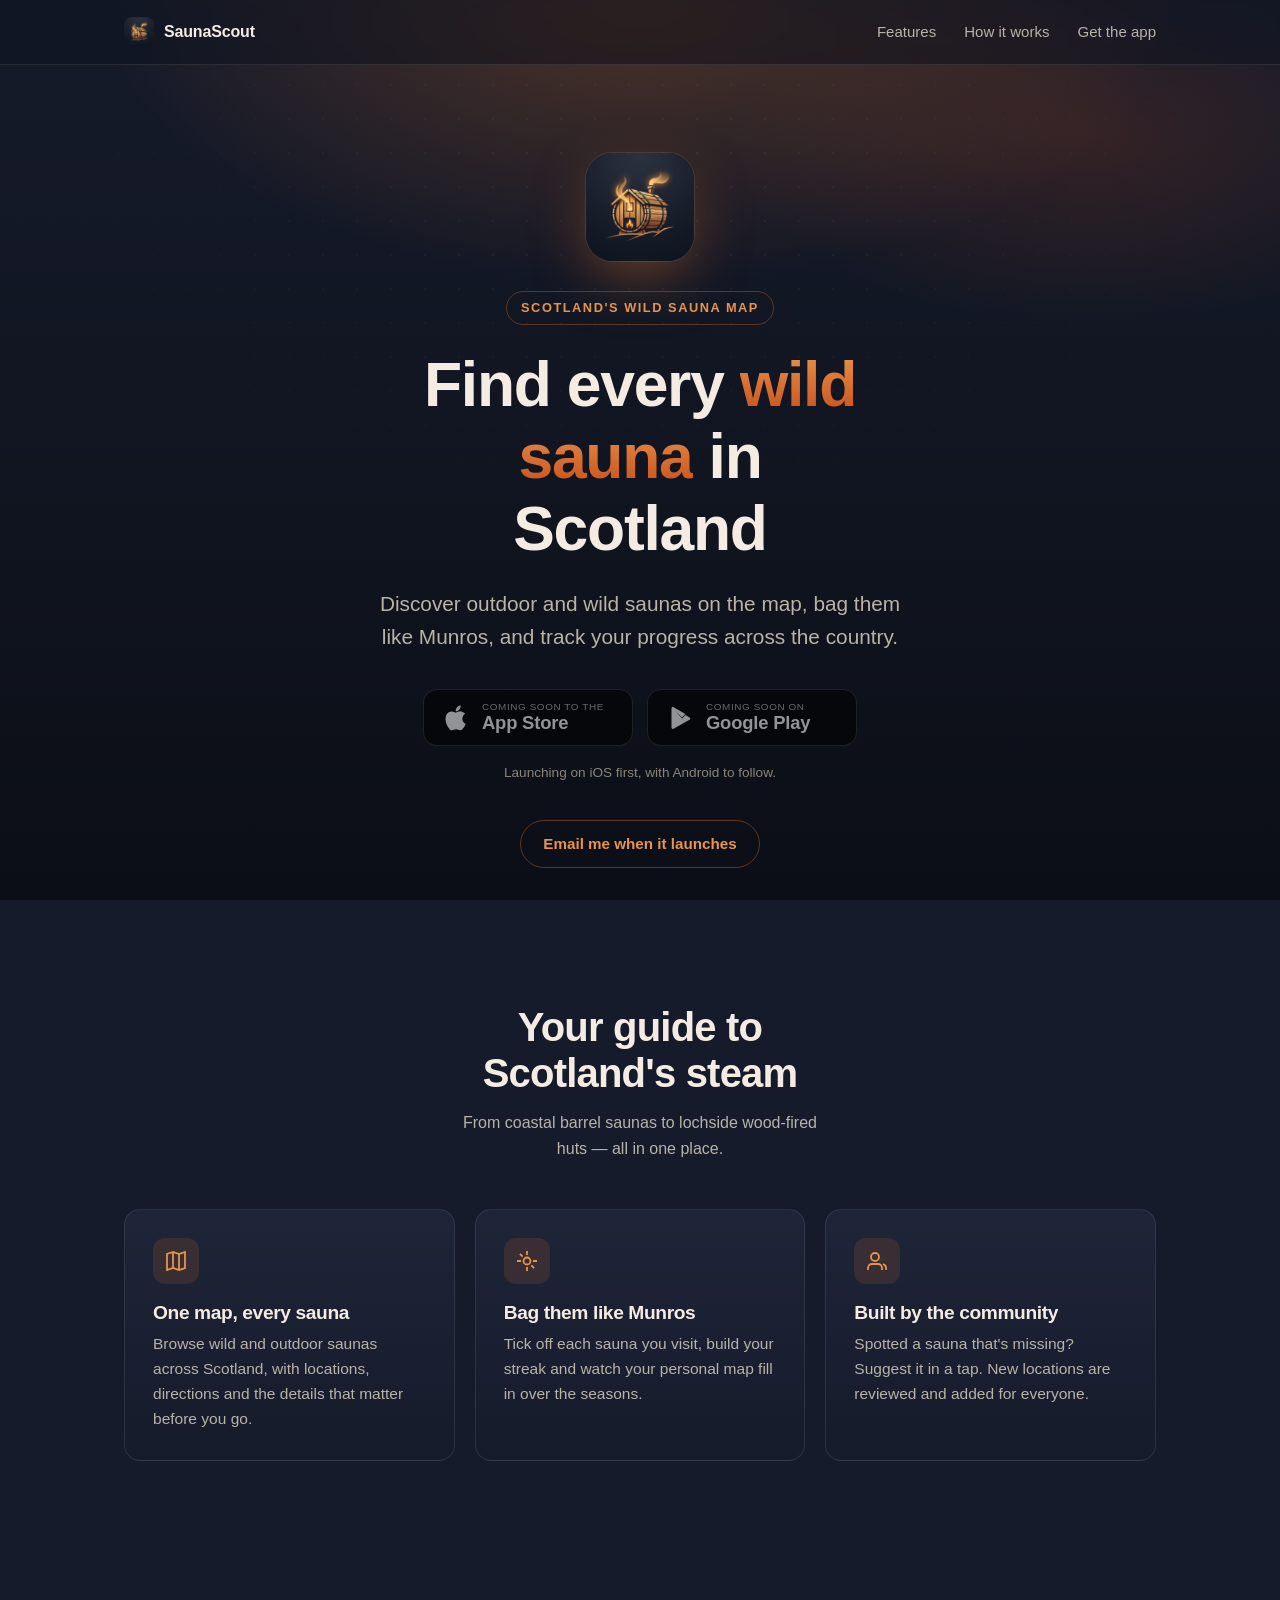
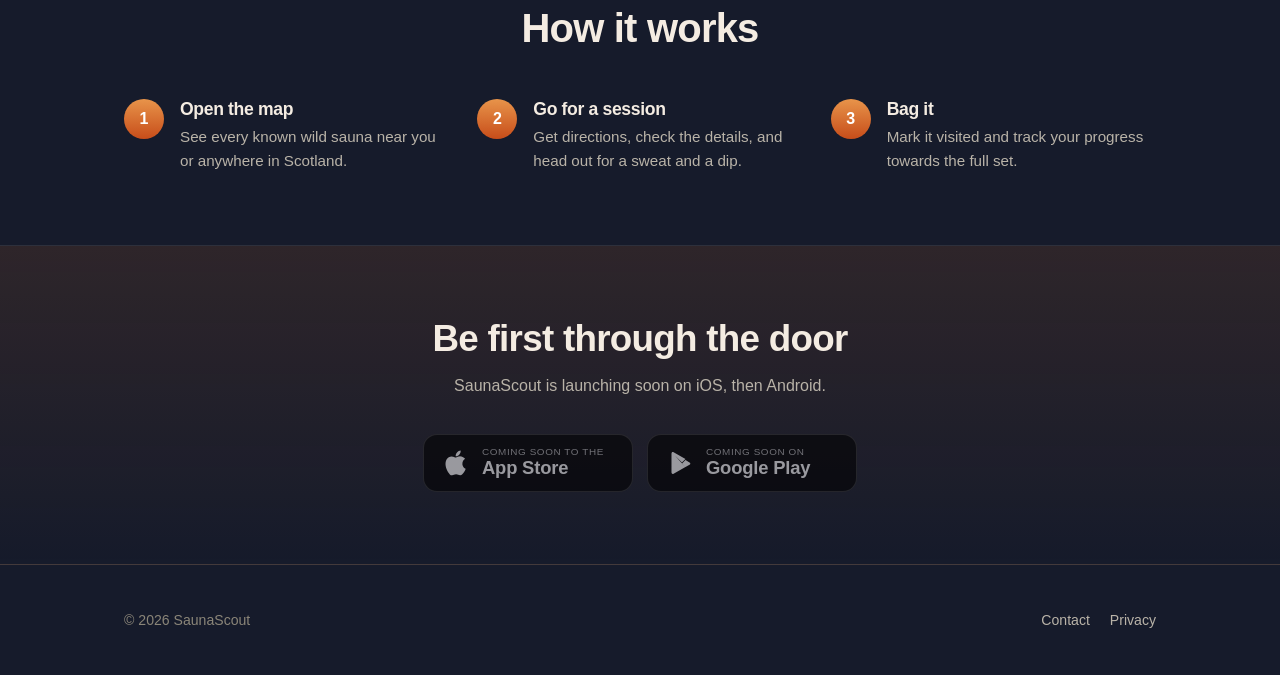
==== index.html @ bab2e3fc "Add SaunaScout landing page Static one-page "coming soon" site for saunascout.co.uk with App Store a" ====
<!doctype html>
<html lang="en">
<head>
<meta charset="utf-8" />
<meta name="viewport" content="width=device-width, initial-scale=1" />
<title>SaunaScout — Find Scotland's wild saunas</title>
<meta name="description" content="SaunaScout maps every wild and outdoor sauna across Scotland. Discover them on the map, bag them like Munros, and track your progress. Coming soon to iOS and Android." />
<link rel="canonical" href="https://saunascout.co.uk/" />
<meta name="theme-color" content="#161b2b" />

<!-- Open Graph / social -->
<meta property="og:type" content="website" />
<meta property="og:site_name" content="SaunaScout" />
<meta property="og:title" content="SaunaScout — Find Scotland's wild saunas" />
<meta property="og:description" content="Every wild and outdoor sauna in Scotland, on one map. Bag them like Munros and track your progress." />
<meta property="og:url" content="https://saunascout.co.uk/" />
<meta property="og:image" content="https://saunascout.co.uk/assets/icon-og.jpg" />
<meta name="twitter:card" content="summary_large_image" />
<meta name="twitter:title" content="SaunaScout — Find Scotland's wild saunas" />
<meta name="twitter:description" content="Every wild and outdoor sauna in Scotland, on one map. Bag them like Munros." />
<meta name="twitter:image" content="https://saunascout.co.uk/assets/icon-og.jpg" />

<link rel="icon" href="/assets/favicon-32.png" sizes="32x32" type="image/png" />
<link rel="apple-touch-icon" href="/assets/icon-180.png" />

<style>
  :root {
    --navy-900: #10141f;
    --navy-800: #161b2b;
    --navy-700: #1e2538;
    --navy-600: #2a3350;
    --amber: #e8944a;
    --amber-strong: #e07326;
    --ember: #c74d1a;
    --green: #33bf66;
    --cream: #fff2e0;
    --ink: #f4ece2;
    --ink-dim: #b9b3a8;
    --ink-faint: #8a8578;
    --border: rgba(255, 235, 210, 0.10);
    --radius: 16px;
    --maxw: 1080px;
    --font: -apple-system, BlinkMacSystemFont, "Segoe UI", Roboto, Helvetica, Arial, sans-serif;
  }

  * { box-sizing: border-box; }
  html { scroll-behavior: smooth; -webkit-text-size-adjust: 100%; }
  body {
    margin: 0;
    font-family: var(--font);
    color: var(--ink);
    background: var(--navy-800);
    line-height: 1.6;
    -webkit-font-smoothing: antialiased;
    text-rendering: optimizeLegibility;
    overflow-x: hidden;
  }
  a { color: var(--amber); text-decoration: none; }
  a:hover { text-decoration: underline; }
  img { max-width: 100%; display: block; }
  h1, h2, h3 { line-height: 1.15; margin: 0; letter-spacing: -0.02em; }

  .wrap { max-width: var(--maxw); margin: 0 auto; padding: 0 24px; }

  /* ---------- Background glow ---------- */
  .bg {
    position: fixed;
    inset: 0;
    z-index: -1;
    background:
      radial-gradient(60% 45% at 50% 0%, rgba(224, 115, 38, 0.28), transparent 70%),
      radial-gradient(40% 30% at 85% 15%, rgba(199, 77, 26, 0.18), transparent 70%),
      linear-gradient(180deg, var(--navy-800) 0%, var(--navy-900) 60%, #0b0e16 100%);
  }
  .bg::after {
    content: "";
    position: absolute;
    inset: 0;
    background-image: radial-gradient(rgba(255, 240, 220, 0.05) 1px, transparent 1.4px);
    background-size: 34px 34px;
    mask-image: radial-gradient(70% 60% at 50% 20%, #000 0%, transparent 80%);
  }

  /* ---------- Header ---------- */
  header {
    position: sticky;
    top: 0;
    z-index: 20;
    backdrop-filter: saturate(140%) blur(10px);
    background: rgba(16, 20, 31, 0.6);
    border-bottom: 1px solid var(--border);
  }
  .nav {
    display: flex;
    align-items: center;
    justify-content: space-between;
    height: 64px;
  }
  .brand {
    display: flex;
    align-items: center;
    gap: 10px;
    font-weight: 700;
    letter-spacing: -0.01em;
    color: var(--ink);
  }
  .brand:hover { text-decoration: none; }
  .brand img { width: 30px; height: 30px; border-radius: 8px; }
  .nav-links { display: flex; gap: 28px; align-items: center; }
  .nav-links a { color: var(--ink-dim); font-size: 0.94rem; }
  .nav-links a:hover { color: var(--ink); text-decoration: none; }
  @media (max-width: 640px) { .nav-links { display: none; } }

  /* ---------- Hero ---------- */
  .hero { text-align: center; padding: 88px 0 64px; }
  .hero .app-icon {
    width: 108px;
    height: 108px;
    border-radius: 26px;
    margin: 0 auto 30px;
    box-shadow: 0 20px 60px -12px rgba(224, 115, 38, 0.5), 0 0 0 1px var(--border);
  }
  .eyebrow {
    display: inline-block;
    font-size: 0.8rem;
    font-weight: 600;
    letter-spacing: 0.12em;
    text-transform: uppercase;
    color: var(--amber);
    padding: 6px 14px;
    border: 1px solid rgba(224, 115, 38, 0.35);
    border-radius: 999px;
    margin-bottom: 24px;
  }
  .hero h1 {
    font-size: clamp(2.3rem, 6vw, 3.9rem);
    font-weight: 800;
    max-width: 14ch;
    margin: 0 auto;
  }
  .hero h1 .accent {
    background: linear-gradient(180deg, var(--amber) 0%, var(--ember) 100%);
    -webkit-background-clip: text;
    background-clip: text;
    color: transparent;
  }
  .hero p.lede {
    font-size: clamp(1.05rem, 2.4vw, 1.3rem);
    color: var(--ink-dim);
    max-width: 46ch;
    margin: 22px auto 0;
  }

  /* ---------- Store badges ---------- */
  .stores {
    display: flex;
    gap: 14px;
    justify-content: center;
    flex-wrap: wrap;
    margin-top: 36px;
  }
  .badge {
    display: inline-flex;
    align-items: center;
    gap: 12px;
    padding: 12px 20px;
    min-width: 210px;
    border-radius: 14px;
    background: #000;
    color: #fff;
    border: 1px solid rgba(255, 255, 255, 0.18);
    cursor: not-allowed;
    position: relative;
    transition: transform 0.15s ease, opacity 0.15s ease;
  }
  .badge[href] { cursor: pointer; }
  .badge[href]:hover { transform: translateY(-2px); text-decoration: none; }
  .badge:not([href]) { opacity: 0.55; }
  .badge svg { width: 26px; height: 26px; flex: none; fill: #fff; }
  .badge .b-text { text-align: left; line-height: 1.1; }
  .badge .b-small { display: block; font-size: 0.62rem; letter-spacing: 0.06em; text-transform: uppercase; color: rgba(255,255,255,0.7); }
  .badge .b-big { display: block; font-size: 1.15rem; font-weight: 600; letter-spacing: -0.01em; }
  .stores-note {
    margin-top: 16px;
    font-size: 0.85rem;
    color: var(--ink-faint);
  }
  .notify {
    display: inline-flex;
    align-items: center;
    gap: 8px;
    margin-top: 22px;
    padding: 11px 22px;
    border-radius: 999px;
    border: 1px solid rgba(224, 115, 38, 0.4);
    color: var(--amber);
    font-weight: 600;
    font-size: 0.95rem;
  }
  .notify:hover { background: rgba(224, 115, 38, 0.1); text-decoration: none; }

  /* ---------- Feature strip ---------- */
  section { padding: 72px 0; }
  .section-head { text-align: center; max-width: 42ch; margin: 0 auto 48px; }
  .section-head h2 { font-size: clamp(1.7rem, 4vw, 2.5rem); font-weight: 800; }
  .section-head p { color: var(--ink-dim); margin-top: 14px; }

  .features {
    display: grid;
    grid-template-columns: repeat(3, 1fr);
    gap: 20px;
  }
  @media (max-width: 860px) { .features { grid-template-columns: 1fr; max-width: 420px; margin: 0 auto; } }
  .card {
    background: linear-gradient(180deg, var(--navy-700), var(--navy-800));
    border: 1px solid var(--border);
    border-radius: var(--radius);
    padding: 28px;
  }
  .card .ic {
    width: 46px;
    height: 46px;
    display: grid;
    place-items: center;
    border-radius: 12px;
    background: rgba(224, 115, 38, 0.14);
    margin-bottom: 18px;
  }
  .card .ic svg { width: 24px; height: 24px; stroke: var(--amber); fill: none; stroke-width: 1.8; }
  .card h3 { font-size: 1.2rem; font-weight: 700; margin-bottom: 8px; }
  .card p { color: var(--ink-dim); font-size: 0.97rem; margin: 0; }

  /* ---------- Steps ---------- */
  .steps { display: grid; grid-template-columns: repeat(3, 1fr); gap: 28px; counter-reset: step; }
  @media (max-width: 860px) { .steps { grid-template-columns: 1fr; max-width: 420px; margin: 0 auto; } }
  .step { position: relative; padding-left: 56px; }
  .step::before {
    counter-increment: step;
    content: counter(step);
    position: absolute;
    left: 0; top: 0;
    width: 40px; height: 40px;
    display: grid; place-items: center;
    border-radius: 50%;
    background: linear-gradient(180deg, var(--amber), var(--ember));
    color: #fff; font-weight: 800;
  }
  .step h3 { font-size: 1.1rem; margin-bottom: 6px; }
  .step p { color: var(--ink-dim); font-size: 0.95rem; margin: 0; }

  /* ---------- CTA band ---------- */
  .cta {
    text-align: center;
    background: linear-gradient(180deg, rgba(224,115,38,0.12), transparent);
    border-top: 1px solid var(--border);
    border-bottom: 1px solid var(--border);
  }
  .cta h2 { font-size: clamp(1.6rem, 4vw, 2.3rem); font-weight: 800; }
  .cta p { color: var(--ink-dim); margin-top: 12px; }

  /* ---------- Footer ---------- */
  footer {
    padding: 44px 0;
    color: var(--ink-faint);
    font-size: 0.88rem;
  }
  .foot {
    display: flex;
    justify-content: space-between;
    align-items: center;
    flex-wrap: wrap;
    gap: 16px;
  }
  .foot a { color: var(--ink-dim); }
  .foot .foot-links { display: flex; gap: 20px; flex-wrap: wrap; }

  @media (prefers-reduced-motion: reduce) {
    html { scroll-behavior: auto; }
    * { transition: none !important; }
  }
</style>
</head>
<body>
<div class="bg" aria-hidden="true"></div>

<header>
  <div class="wrap nav">
    <a class="brand" href="/">
      <img src="/assets/icon-256.png" alt="" />
      <span>SaunaScout</span>
    </a>
    <nav class="nav-links">
      <a href="#features">Features</a>
      <a href="#how">How it works</a>
      <a href="#get">Get the app</a>
    </nav>
  </div>
</header>

<main>
  <section class="hero">
    <div class="wrap">
      <img class="app-icon" src="/assets/icon-256.png" alt="SaunaScout app icon" width="256" height="256" />
      <span class="eyebrow">Scotland's wild sauna map</span>
      <h1>Find every <span class="accent">wild sauna</span> in Scotland</h1>
      <p class="lede">
        Discover outdoor and wild saunas on the map, bag them like Munros, and
        track your progress across the country.
      </p>

      <div class="stores" id="get">
        <!--
          STORE LINKS — not live yet.
          When the listings are ready, set APP_STORE_URL / PLAY_STORE_URL in the
          <script> at the bottom of this file. That single change activates every
          badge on the page (turns them into real links and updates the label).
        -->
        <a class="badge" data-store="ios" aria-label="SaunaScout on the App Store">
          <svg viewBox="0 0 24 24" aria-hidden="true"><path d="M17.05 12.53c-.03-2.9 2.37-4.29 2.48-4.36-1.35-1.98-3.46-2.25-4.2-2.28-1.79-.18-3.5 1.05-4.4 1.05-.92 0-2.31-1.03-3.8-1-1.95.03-3.76 1.14-4.76 2.9-2.04 3.53-.52 8.75 1.45 11.61.96 1.4 2.11 2.98 3.6 2.92 1.45-.06 2-.94 3.74-.94 1.74 0 2.24.94 3.77.91 1.56-.03 2.55-1.42 3.5-2.83 1.11-1.62 1.57-3.19 1.59-3.27-.04-.02-3.05-1.17-3.08-4.63zM14.2 4.15c.8-.97 1.34-2.32 1.19-3.66-1.15.05-2.55.77-3.38 1.73-.74.86-1.39 2.24-1.22 3.55 1.29.1 2.6-.65 3.41-1.62z"/></svg>
          <span class="b-text">
            <span class="b-small" data-soon="Coming soon to the" data-live="Download on the">Coming soon to the</span>
            <span class="b-big">App Store</span>
          </span>
        </a>
        <a class="badge" data-store="android" aria-label="SaunaScout on Google Play">
          <svg viewBox="0 0 24 24" aria-hidden="true"><path d="M3.6 2.2c-.24.25-.38.64-.38 1.15v17.3c0 .5.14.9.4 1.14l.06.05L13 12.6v-.2L3.68 2.15l-.08.05zM16.1 15.7l-3.1-3.1v-.2l3.1-3.1.07.04 3.68 2.1c1.05.6 1.05 1.57 0 2.17l-3.68 2.1-.07.04zM12.9 12.4L3.6 21.8c.35.36.92.4 1.57.05l10.94-6.2-3.2-3.25zM3.6 2.2l9.3 9.4 3.2-3.25L5.17 2.15c-.65-.37-1.22-.32-1.57.05z"/></svg>
          <span class="b-text">
            <span class="b-small" data-soon="Coming soon on" data-live="Get it on">Coming soon on</span>
            <span class="b-big">Google Play</span>
          </span>
        </a>
      </div>
      <p class="stores-note">Launching on iOS first, with Android to follow.</p>
      <!-- Replace with your real address (e.g. hello@saunascout.co.uk) once mail is set up. -->
      <a class="notify" href="mailto:hello@saunascout.co.uk?subject=Notify%20me%20when%20SaunaScout%20launches">
        Email me when it launches
      </a>
    </div>
  </section>

  <section id="features">
    <div class="wrap">
      <div class="section-head">
        <h2>Your guide to Scotland's steam</h2>
        <p>From coastal barrel saunas to lochside wood-fired huts — all in one place.</p>
      </div>
      <div class="features">
        <div class="card">
          <div class="ic"><svg viewBox="0 0 24 24"><path d="M9 3 3 5v16l6-2 6 2 6-2V3l-6 2-6-2Z"/><path d="M9 3v16M15 5v16"/></svg></div>
          <h3>One map, every sauna</h3>
          <p>Browse wild and outdoor saunas across Scotland, with locations, directions and the details that matter before you go.</p>
        </div>
        <div class="card">
          <div class="ic"><svg viewBox="0 0 24 24"><path d="M12 2v4M12 18v4M4.9 4.9l2.8 2.8M16.3 16.3l2.8 2.8M2 12h4M18 12h4"/><circle cx="12" cy="12" r="3.5"/></svg></div>
          <h3>Bag them like Munros</h3>
          <p>Tick off each sauna you visit, build your streak and watch your personal map fill in over the seasons.</p>
        </div>
        <div class="card">
          <div class="ic"><svg viewBox="0 0 24 24"><path d="M17 21v-2a4 4 0 0 0-4-4H7a4 4 0 0 0-4 4v2"/><circle cx="10" cy="8" r="4"/><path d="M21 21v-2a4 4 0 0 0-3-3.9"/></svg></div>
          <h3>Built by the community</h3>
          <p>Spotted a sauna that's missing? Suggest it in a tap. New locations are reviewed and added for everyone.</p>
        </div>
      </div>
    </div>
  </section>

  <section id="how">
    <div class="wrap">
      <div class="section-head">
        <h2>How it works</h2>
      </div>
      <div class="steps">
        <div class="step">
          <h3>Open the map</h3>
          <p>See every known wild sauna near you or anywhere in Scotland.</p>
        </div>
        <div class="step">
          <h3>Go for a session</h3>
          <p>Get directions, check the details, and head out for a sweat and a dip.</p>
        </div>
        <div class="step">
          <h3>Bag it</h3>
          <p>Mark it visited and track your progress towards the full set.</p>
        </div>
      </div>
    </div>
  </section>

  <section class="cta">
    <div class="wrap">
      <h2>Be first through the door</h2>
      <p>SaunaScout is launching soon on iOS, then Android.</p>
      <div class="stores">
        <a class="badge" data-store="ios" aria-label="SaunaScout on the App Store">
          <svg viewBox="0 0 24 24" aria-hidden="true"><path d="M17.05 12.53c-.03-2.9 2.37-4.29 2.48-4.36-1.35-1.98-3.46-2.25-4.2-2.28-1.79-.18-3.5 1.05-4.4 1.05-.92 0-2.31-1.03-3.8-1-1.95.03-3.76 1.14-4.76 2.9-2.04 3.53-.52 8.75 1.45 11.61.96 1.4 2.11 2.98 3.6 2.92 1.45-.06 2-.94 3.74-.94 1.74 0 2.24.94 3.77.91 1.56-.03 2.55-1.42 3.5-2.83 1.11-1.62 1.57-3.19 1.59-3.27-.04-.02-3.05-1.17-3.08-4.63zM14.2 4.15c.8-.97 1.34-2.32 1.19-3.66-1.15.05-2.55.77-3.38 1.73-.74.86-1.39 2.24-1.22 3.55 1.29.1 2.6-.65 3.41-1.62z"/></svg>
          <span class="b-text"><span class="b-small" data-soon="Coming soon to the" data-live="Download on the">Coming soon to the</span><span class="b-big">App Store</span></span>
        </a>
        <a class="badge" data-store="android" aria-label="SaunaScout on Google Play">
          <svg viewBox="0 0 24 24" aria-hidden="true"><path d="M3.6 2.2c-.24.25-.38.64-.38 1.15v17.3c0 .5.14.9.4 1.14l.06.05L13 12.6v-.2L3.68 2.15l-.08.05zM16.1 15.7l-3.1-3.1v-.2l3.1-3.1.07.04 3.68 2.1c1.05.6 1.05 1.57 0 2.17l-3.68 2.1-.07.04zM12.9 12.4L3.6 21.8c.35.36.92.4 1.57.05l10.94-6.2-3.2-3.25zM3.6 2.2l9.3 9.4 3.2-3.25L5.17 2.15c-.65-.37-1.22-.32-1.57.05z"/></svg>
          <span class="b-text"><span class="b-small" data-soon="Coming soon on" data-live="Get it on">Coming soon on</span><span class="b-big">Google Play</span></span>
        </a>
      </div>
    </div>
  </section>
</main>

<footer>
  <div class="wrap foot">
    <span>&copy; <span id="year">2026</span> SaunaScout</span>
    <span class="foot-links">
      <a href="mailto:hello@saunascout.co.uk">Contact</a>
      <a href="/privacy.html">Privacy</a>
    </span>
  </div>
</footer>

<script>
  document.getElementById('year').textContent = new Date().getFullYear();

  /* ------------------------------------------------------------------
     APP STORE LINKS
     Paste the real URLs here when the listings go live. Leaving a value
     empty keeps that badge in its "Coming soon" state.
  ------------------------------------------------------------------ */
  var APP_STORE_URL = "";   // e.g. "https://apps.apple.com/gb/app/idXXXXXXXXXX"
  var PLAY_STORE_URL = "";  // e.g. "https://play.google.com/store/apps/details?id=uk.co.saunascout"

  [["ios", APP_STORE_URL], ["android", PLAY_STORE_URL]].forEach(function (pair) {
    var url = pair[1];
    if (!url) return;
    document.querySelectorAll('.badge[data-store="' + pair[0] + '"]').forEach(function (badge) {
      badge.setAttribute("href", url);
      badge.setAttribute("target", "_blank");
      badge.setAttribute("rel", "noopener");
      var small = badge.querySelector(".b-small");
      if (small && small.dataset.live) small.textContent = small.dataset.live;
    });
  });
</script>
</body>
</html>
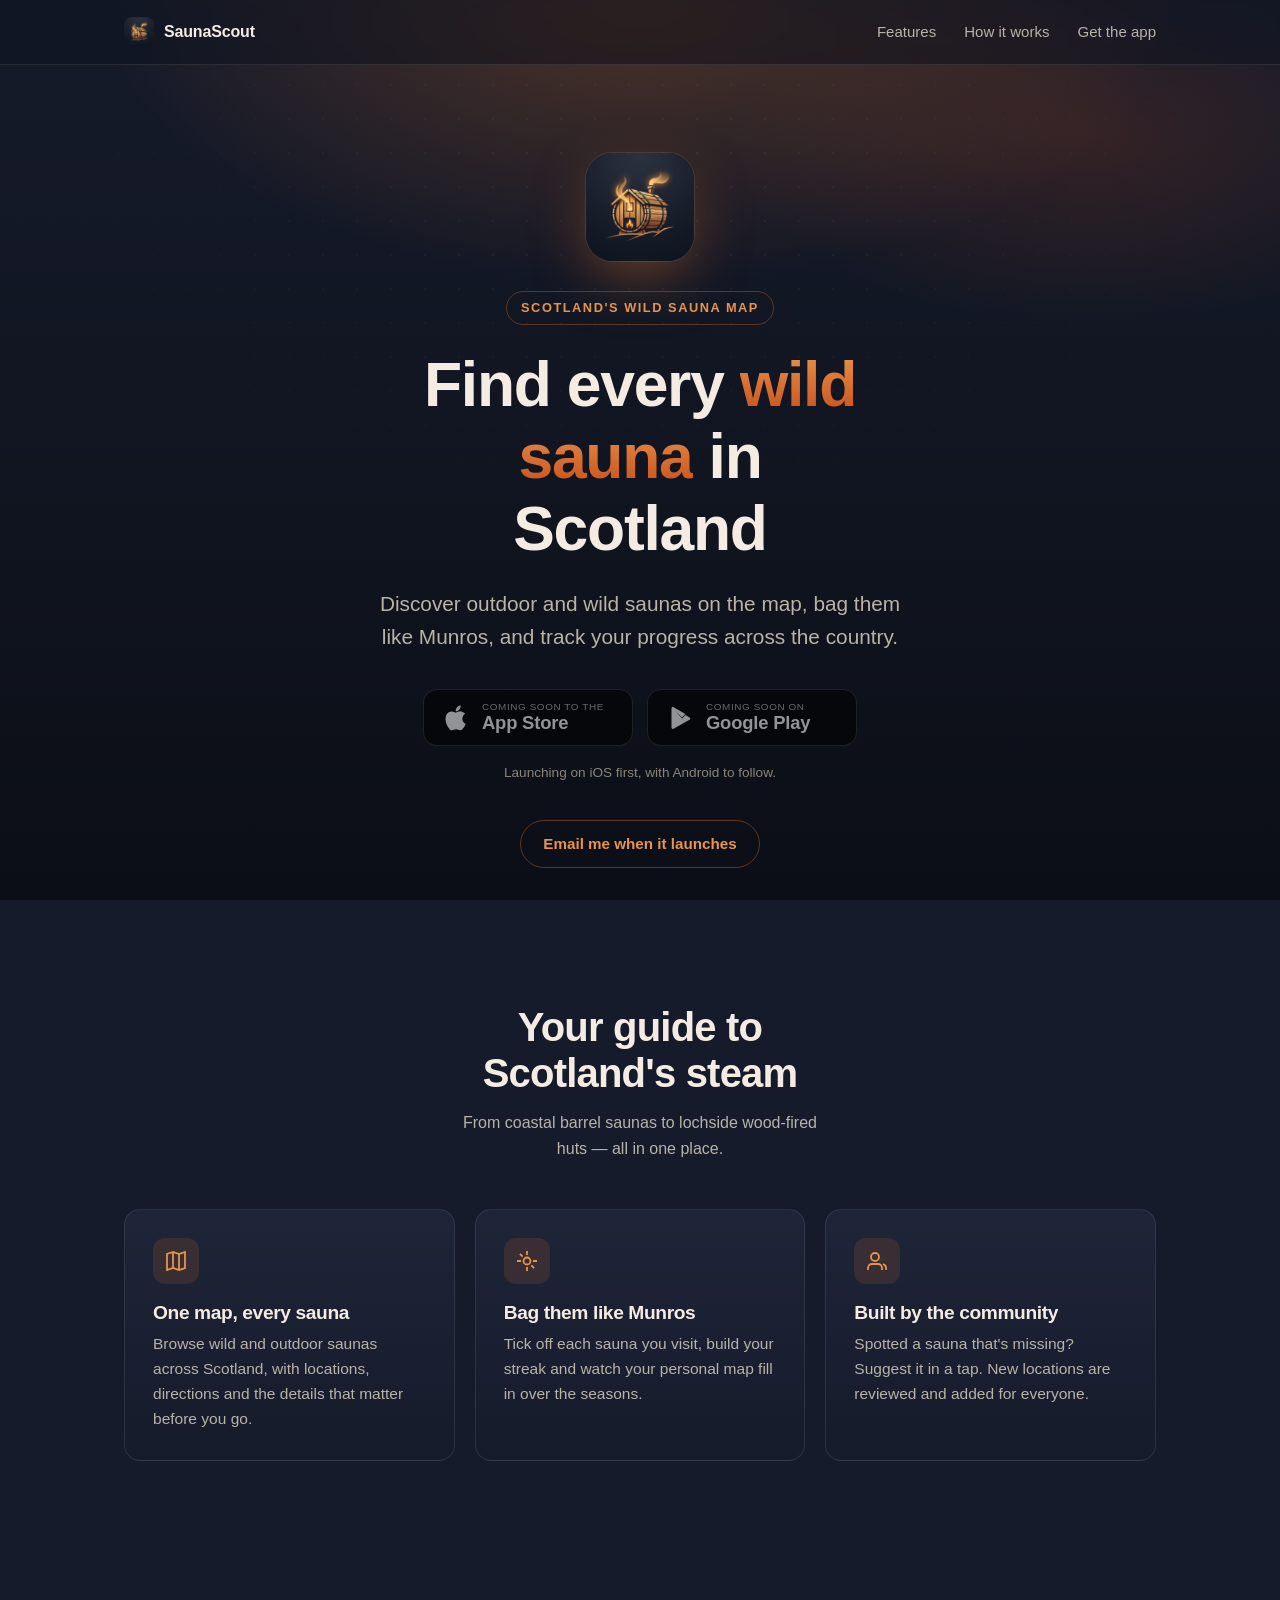
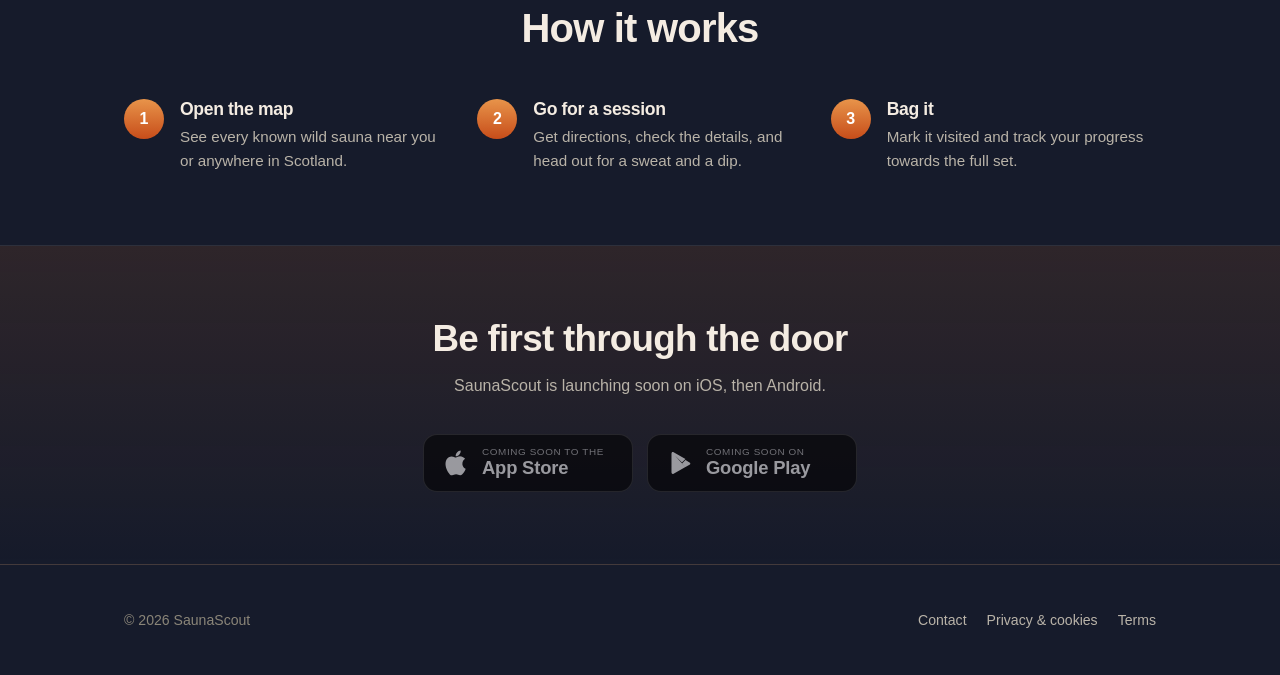
==== commit d49b8280: "Add website terms; rewrite privacy policy to reflect zero data collection - privacy.html: accurate f" ====
--- a/index.html
+++ b/index.html
@@ -409,7 +409,8 @@
     <span>&copy; <span id="year">2026</span> SaunaScout</span>
     <span class="foot-links">
       <a href="mailto:hello@saunascout.co.uk">Contact</a>
-      <a href="/privacy.html">Privacy</a>
+      <a href="/privacy.html">Privacy &amp; cookies</a>
+      <a href="/terms.html">Terms</a>
     </span>
   </div>
 </footer>
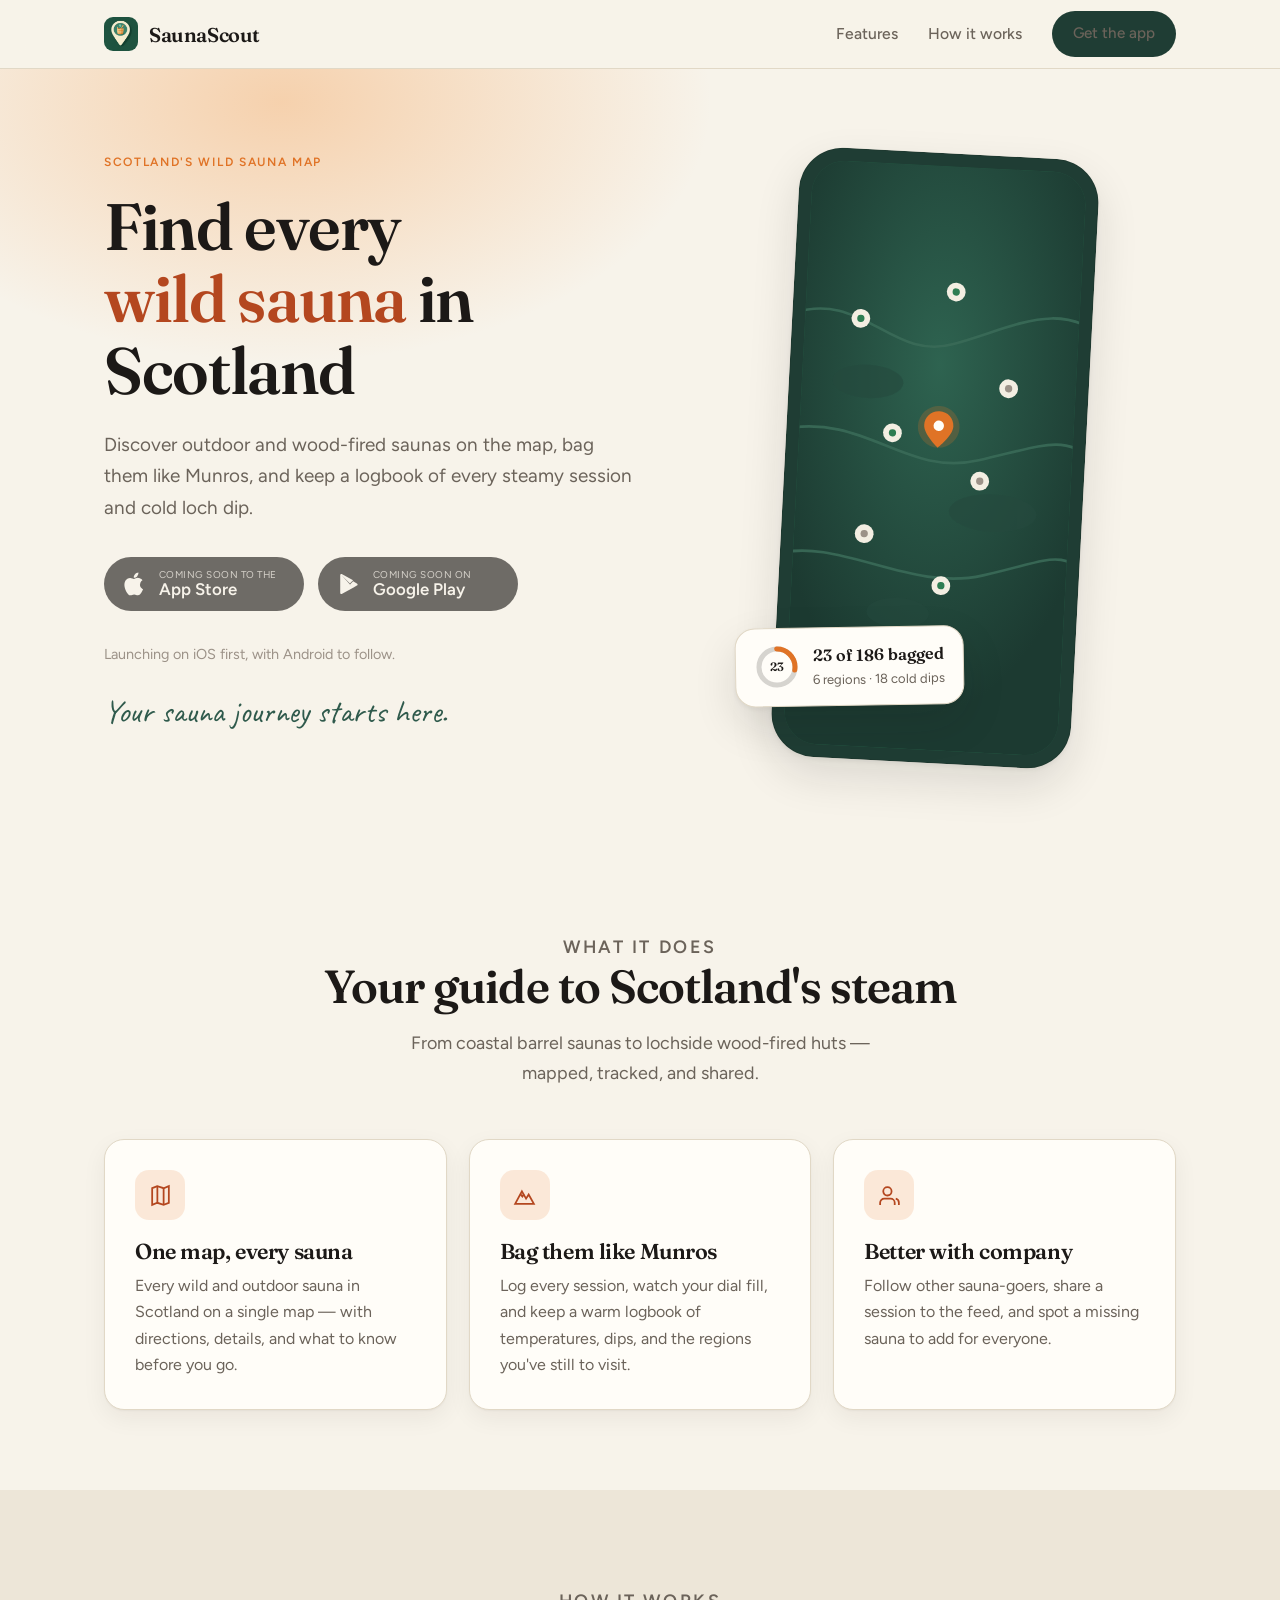
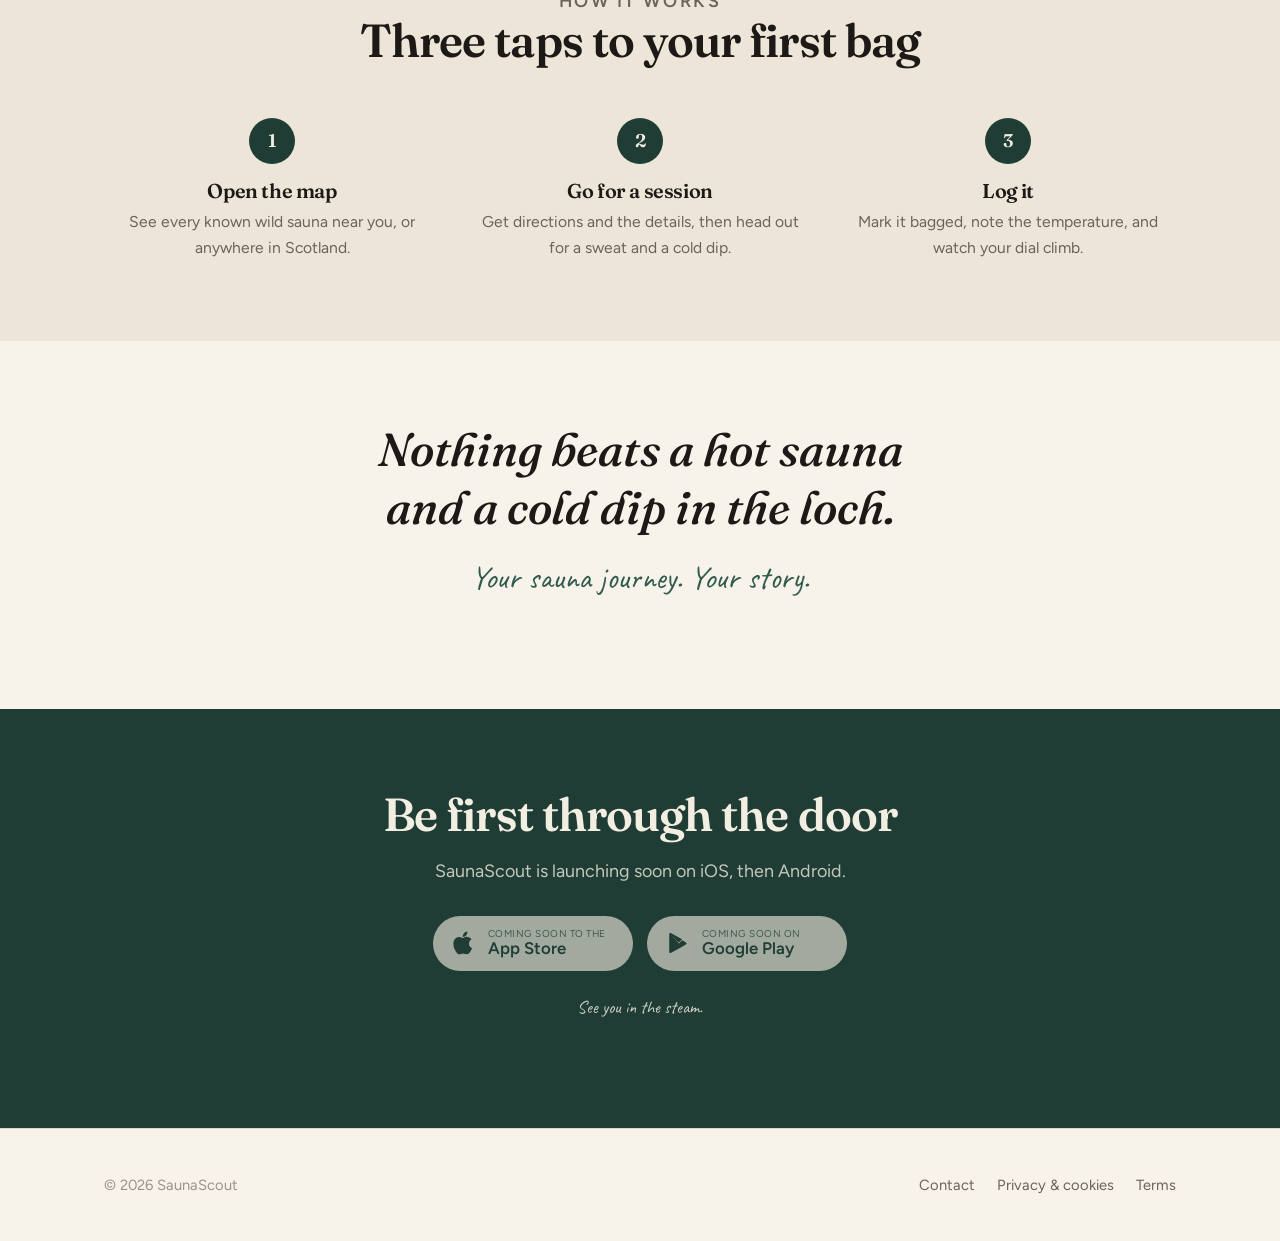
==== commit a1cd8ee2: "Redesign to the app's "Ember & Pine" look The app was rewritten (SwiftUI -> React Native) with a new" ====
--- a/index.html
+++ b/index.html
@@ -4,15 +4,15 @@
 <meta charset="utf-8" />
 <meta name="viewport" content="width=device-width, initial-scale=1" />
 <title>SaunaScout — Find Scotland's wild saunas</title>
-<meta name="description" content="SaunaScout maps every wild and outdoor sauna across Scotland. Discover them on the map, bag them like Munros, and track your progress. Coming soon to iOS and Android." />
+<meta name="description" content="SaunaScout maps every wild and outdoor sauna across Scotland. Find them on the map, bag them like Munros, and keep a logbook of every session. Coming soon to iOS and Android." />
 <link rel="canonical" href="https://saunascout.co.uk/" />
-<meta name="theme-color" content="#161b2b" />
-
-<!-- Open Graph / social -->
+<meta name="theme-color" content="#F7F3EA" media="(prefers-color-scheme: light)" />
+<meta name="theme-color" content="#14110F" media="(prefers-color-scheme: dark)" />
+
 <meta property="og:type" content="website" />
 <meta property="og:site_name" content="SaunaScout" />
 <meta property="og:title" content="SaunaScout — Find Scotland's wild saunas" />
-<meta property="og:description" content="Every wild and outdoor sauna in Scotland, on one map. Bag them like Munros and track your progress." />
+<meta property="og:description" content="Every wild and outdoor sauna in Scotland, on one map. Bag them like Munros and keep a logbook." />
 <meta property="og:url" content="https://saunascout.co.uk/" />
 <meta property="og:image" content="https://saunascout.co.uk/assets/icon-og.jpg" />
 <meta name="twitter:card" content="summary_large_image" />
@@ -23,265 +23,299 @@
 <link rel="icon" href="/assets/favicon-32.png" sizes="32x32" type="image/png" />
 <link rel="apple-touch-icon" href="/assets/icon-180.png" />
 
+<link rel="preconnect" href="https://fonts.googleapis.com" />
+<link rel="preconnect" href="https://fonts.gstatic.com" crossorigin />
+<link rel="stylesheet" href="https://fonts.googleapis.com/css2?family=Caveat:wght@600&family=Figtree:wght@400;500;600;700&family=Fraunces:ital,opsz,wght@0,9..144,400;0,9..144,500;0,9..144,600;0,9..144,700;1,9..144,500&display=swap" />
+
 <style>
+  /* ---------- Ember & Pine ---------- */
   :root {
-    --navy-900: #10141f;
-    --navy-800: #161b2b;
-    --navy-700: #1e2538;
-    --navy-600: #2a3350;
-    --amber: #e8944a;
-    --amber-strong: #e07326;
-    --ember: #c74d1a;
-    --green: #33bf66;
-    --cream: #fff2e0;
-    --ink: #f4ece2;
-    --ink-dim: #b9b3a8;
-    --ink-faint: #8a8578;
-    --border: rgba(255, 235, 210, 0.10);
-    --radius: 16px;
-    --maxw: 1080px;
-    --font: -apple-system, BlinkMacSystemFont, "Segoe UI", Roboto, Helvetica, Arial, sans-serif;
+    --canvas: #F7F3EA;
+    --surface: #FFFDF8;
+    --surface-sunk: #EDE6D8;
+    --border: #E1D8C6;
+    --ink: #1C1917;
+    --ink-muted: #6B635A;
+    --ink-faint: #9C9288;
+    --pine: #1F3D34;
+    --pine-soft: #2F5A4C;
+    --on-pine: #F3EEE2;
+    --ember: #E07326;
+    --ember-soft: #F4A259;
+    --coal: #B4471F;
+    --steam: #7FA6A0;
+    --success: #2E7D52;
+    --icon-ground: #235541;
+
+    --shadow-card: 0 1px 2px rgba(28,25,23,0.04), 0 8px 24px rgba(28,25,23,0.06);
+    --shadow-raised: 0 2px 4px rgba(28,25,23,0.05), 0 18px 44px rgba(28,25,23,0.12);
+
+    --r-sm: 10px;
+    --r-md: 14px;
+    --r-lg: 20px;
+    --r-xl: 28px;
+
+    --serif: "Fraunces", Georgia, "Times New Roman", serif;
+    --sans: "Figtree", -apple-system, BlinkMacSystemFont, "Segoe UI", Roboto, Helvetica, Arial, sans-serif;
+    --script: "Caveat", "Bradley Hand", cursive;
+
+    --maxw: 1120px;
+  }
+
+  @media (prefers-color-scheme: dark) {
+    :root {
+      --canvas: #14110F;
+      --surface: #201C18;
+      --surface-sunk: #0E0C0A;
+      --border: #332C25;
+      --ink: #F5EFE4;
+      --ink-muted: #A79D90;
+      --ink-faint: #7A7167;
+      --pine: #24413A;
+      --pine-soft: #33564A;
+      --on-pine: #EFE8DA;
+      --ember: #F08A3C;
+      --ember-soft: #F7B172;
+      --coal: #D2603A;
+      --steam: #8FB6B0;
+      --success: #4E9E72;
+      --shadow-card: 0 1px 2px rgba(0,0,0,0.40), 0 8px 24px rgba(0,0,0,0.35);
+      --shadow-raised: 0 2px 4px rgba(0,0,0,0.45), 0 18px 44px rgba(0,0,0,0.50);
+    }
   }
 
   * { box-sizing: border-box; }
   html { scroll-behavior: smooth; -webkit-text-size-adjust: 100%; }
   body {
     margin: 0;
-    font-family: var(--font);
+    background: var(--canvas);
     color: var(--ink);
-    background: var(--navy-800);
-    line-height: 1.6;
+    font-family: var(--sans);
+    font-size: 17px;
+    line-height: 1.65;
     -webkit-font-smoothing: antialiased;
     text-rendering: optimizeLegibility;
     overflow-x: hidden;
   }
-  a { color: var(--amber); text-decoration: none; }
+  img { max-width: 100%; display: block; }
+  a { color: var(--coal); text-decoration: none; }
   a:hover { text-decoration: underline; }
-  img { max-width: 100%; display: block; }
-  h1, h2, h3 { line-height: 1.15; margin: 0; letter-spacing: -0.02em; }
+
+  h1, h2, h3 {
+    font-family: var(--serif);
+    font-optical-sizing: auto;
+    font-weight: 600;
+    letter-spacing: -0.02em;
+    line-height: 1.1;
+    margin: 0;
+  }
 
   .wrap { max-width: var(--maxw); margin: 0 auto; padding: 0 24px; }
 
-  /* ---------- Background glow ---------- */
-  .bg {
-    position: fixed;
-    inset: 0;
-    z-index: -1;
-    background:
-      radial-gradient(60% 45% at 50% 0%, rgba(224, 115, 38, 0.28), transparent 70%),
-      radial-gradient(40% 30% at 85% 15%, rgba(199, 77, 26, 0.18), transparent 70%),
-      linear-gradient(180deg, var(--navy-800) 0%, var(--navy-900) 60%, #0b0e16 100%);
-  }
-  .bg::after {
-    content: "";
-    position: absolute;
-    inset: 0;
-    background-image: radial-gradient(rgba(255, 240, 220, 0.05) 1px, transparent 1.4px);
-    background-size: 34px 34px;
-    mask-image: radial-gradient(70% 60% at 50% 20%, #000 0%, transparent 80%);
-  }
-
-  /* ---------- Header ---------- */
-  header {
-    position: sticky;
-    top: 0;
-    z-index: 20;
-    backdrop-filter: saturate(140%) blur(10px);
-    background: rgba(16, 20, 31, 0.6);
-    border-bottom: 1px solid var(--border);
-  }
-  .nav {
-    display: flex;
-    align-items: center;
-    justify-content: space-between;
-    height: 64px;
-  }
-  .brand {
-    display: flex;
+  .eyebrow {
+    font-family: var(--sans);
+    font-weight: 600;
+    font-size: 0.75rem;
+    letter-spacing: 0.14em;
+    text-transform: uppercase;
+    color: var(--ember);
+    margin: 0 0 18px;
+  }
+  .flourish {
+    font-family: var(--script);
+    font-size: clamp(1.5rem, 3.4vw, 2rem);
+    color: var(--pine-soft);
+    line-height: 1.2;
+  }
+  @media (prefers-color-scheme: dark) { .flourish { color: var(--steam); } }
+
+  .lede {
+    font-size: 1.18rem;
+    color: var(--ink-muted);
+    max-width: 46ch;
+  }
+
+  /* ---------- Buttons / badges ---------- */
+  .btn {
+    display: inline-flex;
     align-items: center;
     gap: 10px;
-    font-weight: 700;
-    letter-spacing: -0.01em;
-    color: var(--ink);
-  }
-  .brand:hover { text-decoration: none; }
-  .brand img { width: 30px; height: 30px; border-radius: 8px; }
-  .nav-links { display: flex; gap: 28px; align-items: center; }
-  .nav-links a { color: var(--ink-dim); font-size: 0.94rem; }
-  .nav-links a:hover { color: var(--ink); text-decoration: none; }
-  @media (max-width: 640px) { .nav-links { display: none; } }
-
-  /* ---------- Hero ---------- */
-  .hero { text-align: center; padding: 88px 0 64px; }
-  .hero .app-icon {
-    width: 108px;
-    height: 108px;
-    border-radius: 26px;
-    margin: 0 auto 30px;
-    box-shadow: 0 20px 60px -12px rgba(224, 115, 38, 0.5), 0 0 0 1px var(--border);
-  }
-  .eyebrow {
-    display: inline-block;
-    font-size: 0.8rem;
+    font-family: var(--sans);
     font-weight: 600;
-    letter-spacing: 0.12em;
-    text-transform: uppercase;
-    color: var(--amber);
-    padding: 6px 14px;
-    border: 1px solid rgba(224, 115, 38, 0.35);
+    font-size: 1rem;
+    padding: 13px 26px;
     border-radius: 999px;
-    margin-bottom: 24px;
-  }
-  .hero h1 {
-    font-size: clamp(2.3rem, 6vw, 3.9rem);
-    font-weight: 800;
-    max-width: 14ch;
-    margin: 0 auto;
-  }
-  .hero h1 .accent {
-    background: linear-gradient(180deg, var(--amber) 0%, var(--ember) 100%);
-    -webkit-background-clip: text;
-    background-clip: text;
-    color: transparent;
-  }
-  .hero p.lede {
-    font-size: clamp(1.05rem, 2.4vw, 1.3rem);
-    color: var(--ink-dim);
-    max-width: 46ch;
-    margin: 22px auto 0;
-  }
-
-  /* ---------- Store badges ---------- */
-  .stores {
-    display: flex;
-    gap: 14px;
-    justify-content: center;
-    flex-wrap: wrap;
-    margin-top: 36px;
-  }
+    border: 1px solid transparent;
+    cursor: pointer;
+    transition: transform .15s ease, opacity .15s ease, background-color .15s ease;
+  }
+  .btn:hover { text-decoration: none; }
+  .btn:active { transform: scale(0.97); }
+  .btn-primary { background: var(--pine); color: var(--on-pine); }
+  .btn-primary:hover { background: var(--pine-soft); }
+  .btn-secondary { background: var(--surface); color: var(--ink); border-color: var(--border); }
+
+  .stores { display: flex; gap: 14px; flex-wrap: wrap; }
   .badge {
     display: inline-flex;
     align-items: center;
     gap: 12px;
-    padding: 12px 20px;
-    min-width: 210px;
-    border-radius: 14px;
-    background: #000;
-    color: #fff;
-    border: 1px solid rgba(255, 255, 255, 0.18);
+    padding: 11px 22px 11px 18px;
+    min-width: 200px;
+    border-radius: 999px;
+    background: var(--ink);
+    color: var(--canvas);
+    border: 1px solid transparent;
     cursor: not-allowed;
-    position: relative;
-    transition: transform 0.15s ease, opacity 0.15s ease;
+    transition: transform .15s ease, opacity .15s ease;
   }
   .badge[href] { cursor: pointer; }
   .badge[href]:hover { transform: translateY(-2px); text-decoration: none; }
-  .badge:not([href]) { opacity: 0.55; }
-  .badge svg { width: 26px; height: 26px; flex: none; fill: #fff; }
-  .badge .b-text { text-align: left; line-height: 1.1; }
-  .badge .b-small { display: block; font-size: 0.62rem; letter-spacing: 0.06em; text-transform: uppercase; color: rgba(255,255,255,0.7); }
-  .badge .b-big { display: block; font-size: 1.15rem; font-weight: 600; letter-spacing: -0.01em; }
-  .stores-note {
-    margin-top: 16px;
-    font-size: 0.85rem;
-    color: var(--ink-faint);
-  }
-  .notify {
-    display: inline-flex;
-    align-items: center;
-    gap: 8px;
-    margin-top: 22px;
-    padding: 11px 22px;
-    border-radius: 999px;
-    border: 1px solid rgba(224, 115, 38, 0.4);
-    color: var(--amber);
-    font-weight: 600;
-    font-size: 0.95rem;
-  }
-  .notify:hover { background: rgba(224, 115, 38, 0.1); text-decoration: none; }
-
-  /* ---------- Feature strip ---------- */
-  section { padding: 72px 0; }
-  .section-head { text-align: center; max-width: 42ch; margin: 0 auto 48px; }
-  .section-head h2 { font-size: clamp(1.7rem, 4vw, 2.5rem); font-weight: 800; }
-  .section-head p { color: var(--ink-dim); margin-top: 14px; }
-
-  .features {
-    display: grid;
-    grid-template-columns: repeat(3, 1fr);
-    gap: 20px;
-  }
-  @media (max-width: 860px) { .features { grid-template-columns: 1fr; max-width: 420px; margin: 0 auto; } }
+  .badge:not([href]) { opacity: 0.62; }
+  .badge svg { width: 24px; height: 24px; flex: none; fill: currentColor; }
+  .badge .b-text { text-align: left; line-height: 1.15; font-family: var(--sans); }
+  .badge .b-small { display: block; font-size: 0.62rem; letter-spacing: 0.05em; text-transform: uppercase; opacity: 0.75; }
+  .badge .b-big { display: block; font-size: 1.05rem; font-weight: 600; }
+
+  .stores-note { font-size: 0.9rem; color: var(--ink-faint); margin: 14px 0 0; }
+
+  /* ---------- Header ---------- */
+  header {
+    position: sticky; top: 0; z-index: 50;
+    background: color-mix(in srgb, var(--canvas) 82%, transparent);
+    backdrop-filter: saturate(150%) blur(12px);
+    border-bottom: 1px solid var(--border);
+  }
+  .nav { display: flex; align-items: center; justify-content: space-between; height: 68px; }
+  .brand { display: flex; align-items: center; gap: 11px; color: var(--ink); font-family: var(--serif); font-weight: 600; font-size: 1.25rem; letter-spacing: -0.02em; }
+  .brand:hover { text-decoration: none; }
+  .brand img { width: 34px; height: 34px; border-radius: 9px; }
+  .nav-links { display: flex; gap: 30px; align-items: center; }
+  .nav-links a { color: var(--ink-muted); font-size: 0.98rem; font-weight: 500; }
+  .nav-links a:hover { color: var(--ink); text-decoration: none; }
+  .nav .btn { padding: 9px 20px; font-size: 0.95rem; }
+  @media (max-width: 720px) {
+    .nav-links a:not(.btn) { display: none; }
+    .nav { height: 60px; }
+    .nav .btn { padding: 8px 16px; font-size: 0.9rem; }
+    .brand span { font-size: 1.15rem; }
+  }
+
+  /* ---------- Hero ---------- */
+  .hero { position: relative; padding: 84px 0 72px; overflow: hidden; }
+  .hero::before {
+    content: ""; position: absolute; inset: -20% 30% auto -10%; height: 620px;
+    background: radial-gradient(60% 60% at 40% 30%, color-mix(in srgb, var(--ember-soft) 42%, transparent), transparent 70%);
+    pointer-events: none; z-index: 0;
+  }
+  .hero .wrap { position: relative; z-index: 1; display: grid; grid-template-columns: 1.05fr 0.95fr; gap: 56px; align-items: center; }
+  .hero h1 { font-size: clamp(2.6rem, 6.4vw, 4.1rem); font-weight: 600; }
+  .hero h1 em { font-style: normal; color: var(--coal); white-space: nowrap; }
+  .hero .lede { margin: 22px 0 0; }
+  .hero .cta-row { display: flex; flex-direction: column; gap: 18px; margin-top: 34px; align-items: flex-start; }
+  .hero .flourish { margin-top: 26px; }
+
+  .hero-art { position: relative; display: flex; justify-content: center; }
+  .phone {
+    width: min(300px, 78vw);
+    aspect-ratio: 300 / 610;
+    background: var(--pine);
+    border-radius: 44px;
+    padding: 12px;
+    box-shadow: var(--shadow-raised);
+    border: 1px solid color-mix(in srgb, var(--ink) 12%, transparent);
+    rotate: 3deg;
+  }
+  .phone-screen { width: 100%; height: 100%; border-radius: 33px; overflow: hidden; background: var(--icon-ground); position: relative; }
+  .phone-badge {
+    position: absolute; left: -40px; bottom: 52px; rotate: -4deg;
+    background: var(--surface); color: var(--ink);
+    border: 1px solid var(--border); border-radius: var(--r-lg);
+    box-shadow: var(--shadow-raised);
+    padding: 14px 18px; display: flex; align-items: center; gap: 13px;
+    white-space: nowrap;
+  }
+  .phone-badge .ring { width: 46px; height: 46px; flex: none; }
+  .phone-badge .pb-title { font-family: var(--serif); font-weight: 600; font-size: 1.02rem; }
+  .phone-badge .pb-sub { font-size: 0.82rem; color: var(--ink-muted); }
+  @media (max-width: 900px) {
+    .hero .wrap { grid-template-columns: 1fr; gap: 44px; text-align: center; }
+    .hero .cta-row, .hero .lede { align-items: center; margin-left: auto; margin-right: auto; }
+    .hero .stores { justify-content: center; }
+    .hero-art { padding-left: 24px; }
+    .phone-badge { left: 0; bottom: 44px; }
+  }
+
+  /* ---------- Sections ---------- */
+  section { padding: 80px 0; }
+  .section-head { max-width: 640px; margin: 0 auto 52px; text-align: center; }
+  .section-head h2 { font-size: clamp(2rem, 4.4vw, 2.9rem); }
+  .section-head p { color: var(--ink-muted); font-size: 1.12rem; margin: 16px auto 0; max-width: 46ch; }
+
+  .features { display: grid; grid-template-columns: repeat(3, 1fr); gap: 22px; }
+  @media (max-width: 900px) { .features { grid-template-columns: 1fr; max-width: 460px; margin: 0 auto; } }
   .card {
-    background: linear-gradient(180deg, var(--navy-700), var(--navy-800));
+    background: var(--surface);
     border: 1px solid var(--border);
-    border-radius: var(--radius);
-    padding: 28px;
+    border-radius: var(--r-lg);
+    box-shadow: var(--shadow-card);
+    padding: 30px;
   }
   .card .ic {
-    width: 46px;
-    height: 46px;
-    display: grid;
-    place-items: center;
-    border-radius: 12px;
-    background: rgba(224, 115, 38, 0.14);
-    margin-bottom: 18px;
-  }
-  .card .ic svg { width: 24px; height: 24px; stroke: var(--amber); fill: none; stroke-width: 1.8; }
-  .card h3 { font-size: 1.2rem; font-weight: 700; margin-bottom: 8px; }
-  .card p { color: var(--ink-dim); font-size: 0.97rem; margin: 0; }
+    width: 50px; height: 50px; border-radius: var(--r-md);
+    display: grid; place-items: center; margin-bottom: 20px;
+    background: color-mix(in srgb, var(--ember) 15%, transparent);
+  }
+  .card .ic svg { width: 25px; height: 25px; stroke: var(--coal); fill: none; stroke-width: 1.7; }
+  .card h3 { font-size: 1.35rem; margin-bottom: 9px; }
+  .card p { color: var(--ink-muted); margin: 0; font-size: 1rem; }
 
   /* ---------- Steps ---------- */
-  .steps { display: grid; grid-template-columns: repeat(3, 1fr); gap: 28px; counter-reset: step; }
-  @media (max-width: 860px) { .steps { grid-template-columns: 1fr; max-width: 420px; margin: 0 auto; } }
-  .step { position: relative; padding-left: 56px; }
-  .step::before {
-    counter-increment: step;
-    content: counter(step);
-    position: absolute;
-    left: 0; top: 0;
-    width: 40px; height: 40px;
+  .steps-band { background: var(--surface-sunk); }
+  .steps { display: grid; grid-template-columns: repeat(3, 1fr); gap: 32px; }
+  @media (max-width: 900px) { .steps { grid-template-columns: 1fr; max-width: 440px; margin: 0 auto; } }
+  .step { text-align: center; }
+  .step .n {
+    width: 46px; height: 46px; border-radius: 999px; margin: 0 auto 16px;
     display: grid; place-items: center;
-    border-radius: 50%;
-    background: linear-gradient(180deg, var(--amber), var(--ember));
-    color: #fff; font-weight: 800;
-  }
-  .step h3 { font-size: 1.1rem; margin-bottom: 6px; }
-  .step p { color: var(--ink-dim); font-size: 0.95rem; margin: 0; }
-
-  /* ---------- CTA band ---------- */
-  .cta {
-    text-align: center;
-    background: linear-gradient(180deg, rgba(224,115,38,0.12), transparent);
-    border-top: 1px solid var(--border);
-    border-bottom: 1px solid var(--border);
-  }
-  .cta h2 { font-size: clamp(1.6rem, 4vw, 2.3rem); font-weight: 800; }
-  .cta p { color: var(--ink-dim); margin-top: 12px; }
+    background: var(--pine); color: var(--on-pine);
+    font-family: var(--serif); font-weight: 600; font-size: 1.15rem;
+  }
+  .step h3 { font-size: 1.25rem; margin-bottom: 7px; }
+  .step p { color: var(--ink-muted); margin: 0; font-size: 0.98rem; }
+
+  /* ---------- Quote ---------- */
+  .quote { text-align: center; }
+  .quote blockquote {
+    margin: 0 auto; max-width: 20ch;
+    font-family: var(--serif); font-style: italic; font-weight: 500;
+    font-size: clamp(1.8rem, 4.5vw, 2.9rem); line-height: 1.25;
+    color: var(--ink);
+  }
+  .quote .flourish { margin-top: 22px; }
+
+  /* ---------- CTA ---------- */
+  .cta { background: var(--pine); color: var(--on-pine); text-align: center; }
+  .cta h2 { color: var(--on-pine); font-size: clamp(2rem, 4.4vw, 2.9rem); }
+  .cta p { color: color-mix(in srgb, var(--on-pine) 78%, transparent); font-size: 1.12rem; margin: 16px 0 30px; }
+  .cta .stores { justify-content: center; }
+  .cta .badge { background: var(--on-pine); color: var(--pine); }
+  .cta .flourish { color: color-mix(in srgb, var(--on-pine) 82%, transparent); margin-top: 26px; }
 
   /* ---------- Footer ---------- */
-  footer {
-    padding: 44px 0;
-    color: var(--ink-faint);
-    font-size: 0.88rem;
-  }
-  .foot {
-    display: flex;
-    justify-content: space-between;
-    align-items: center;
-    flex-wrap: wrap;
-    gap: 16px;
-  }
-  .foot a { color: var(--ink-dim); }
-  .foot .foot-links { display: flex; gap: 20px; flex-wrap: wrap; }
+  footer { padding: 44px 0; border-top: 1px solid var(--border); color: var(--ink-faint); font-size: 0.92rem; }
+  .foot { display: flex; justify-content: space-between; align-items: center; flex-wrap: wrap; gap: 14px; }
+  .foot a { color: var(--ink-muted); }
+  .foot-links { display: flex; gap: 22px; flex-wrap: wrap; }
 
   @media (prefers-reduced-motion: reduce) {
     html { scroll-behavior: auto; }
     * { transition: none !important; }
+    .phone { rotate: none; }
   }
 </style>
 </head>
 <body>
-<div class="bg" aria-hidden="true"></div>
 
 <header>
   <div class="wrap nav">
@@ -292,7 +326,7 @@
     <nav class="nav-links">
       <a href="#features">Features</a>
       <a href="#how">How it works</a>
-      <a href="#get">Get the app</a>
+      <a class="btn btn-primary" href="#get">Get the app</a>
     </nav>
   </div>
 </header>
@@ -300,89 +334,147 @@
 <main>
   <section class="hero">
     <div class="wrap">
-      <img class="app-icon" src="/assets/icon-256.png" alt="SaunaScout app icon" width="256" height="256" />
-      <span class="eyebrow">Scotland's wild sauna map</span>
-      <h1>Find every <span class="accent">wild sauna</span> in Scotland</h1>
-      <p class="lede">
-        Discover outdoor and wild saunas on the map, bag them like Munros, and
-        track your progress across the country.
-      </p>
-
-      <div class="stores" id="get">
-        <!--
-          STORE LINKS — not live yet.
-          When the listings are ready, set APP_STORE_URL / PLAY_STORE_URL in the
-          <script> at the bottom of this file. That single change activates every
-          badge on the page (turns them into real links and updates the label).
-        -->
-        <a class="badge" data-store="ios" aria-label="SaunaScout on the App Store">
-          <svg viewBox="0 0 24 24" aria-hidden="true"><path d="M17.05 12.53c-.03-2.9 2.37-4.29 2.48-4.36-1.35-1.98-3.46-2.25-4.2-2.28-1.79-.18-3.5 1.05-4.4 1.05-.92 0-2.31-1.03-3.8-1-1.95.03-3.76 1.14-4.76 2.9-2.04 3.53-.52 8.75 1.45 11.61.96 1.4 2.11 2.98 3.6 2.92 1.45-.06 2-.94 3.74-.94 1.74 0 2.24.94 3.77.91 1.56-.03 2.55-1.42 3.5-2.83 1.11-1.62 1.57-3.19 1.59-3.27-.04-.02-3.05-1.17-3.08-4.63zM14.2 4.15c.8-.97 1.34-2.32 1.19-3.66-1.15.05-2.55.77-3.38 1.73-.74.86-1.39 2.24-1.22 3.55 1.29.1 2.6-.65 3.41-1.62z"/></svg>
-          <span class="b-text">
-            <span class="b-small" data-soon="Coming soon to the" data-live="Download on the">Coming soon to the</span>
-            <span class="b-big">App Store</span>
-          </span>
-        </a>
-        <a class="badge" data-store="android" aria-label="SaunaScout on Google Play">
-          <svg viewBox="0 0 24 24" aria-hidden="true"><path d="M3.6 2.2c-.24.25-.38.64-.38 1.15v17.3c0 .5.14.9.4 1.14l.06.05L13 12.6v-.2L3.68 2.15l-.08.05zM16.1 15.7l-3.1-3.1v-.2l3.1-3.1.07.04 3.68 2.1c1.05.6 1.05 1.57 0 2.17l-3.68 2.1-.07.04zM12.9 12.4L3.6 21.8c.35.36.92.4 1.57.05l10.94-6.2-3.2-3.25zM3.6 2.2l9.3 9.4 3.2-3.25L5.17 2.15c-.65-.37-1.22-.32-1.57.05z"/></svg>
-          <span class="b-text">
-            <span class="b-small" data-soon="Coming soon on" data-live="Get it on">Coming soon on</span>
-            <span class="b-big">Google Play</span>
-          </span>
-        </a>
-      </div>
-      <p class="stores-note">Launching on iOS first, with Android to follow.</p>
-      <!-- Replace with your real address (e.g. hello@saunascout.co.uk) once mail is set up. -->
-      <a class="notify" href="mailto:hello@saunascout.co.uk?subject=Notify%20me%20when%20SaunaScout%20launches">
-        Email me when it launches
-      </a>
+      <div class="hero-copy">
+        <p class="eyebrow">Scotland's wild sauna map</p>
+        <h1>Find every <em>wild sauna</em> in Scotland</h1>
+        <p class="lede">
+          Discover outdoor and wood-fired saunas on the map, bag them like
+          Munros, and keep a logbook of every steamy session and cold loch dip.
+        </p>
+        <div class="cta-row" id="get">
+          <!--
+            STORE LINKS — not live yet. Set APP_STORE_URL / PLAY_STORE_URL in the
+            <script> at the foot of this file; that activates every badge on the page.
+          -->
+          <div class="stores">
+            <a class="badge" data-store="ios" aria-label="SaunaScout on the App Store">
+              <svg viewBox="0 0 24 24" aria-hidden="true"><path d="M17.05 12.53c-.03-2.9 2.37-4.29 2.48-4.36-1.35-1.98-3.46-2.25-4.2-2.28-1.79-.18-3.5 1.05-4.4 1.05-.92 0-2.31-1.03-3.8-1-1.95.03-3.76 1.14-4.76 2.9-2.04 3.53-.52 8.75 1.45 11.61.96 1.4 2.11 2.98 3.6 2.92 1.45-.06 2-.94 3.74-.94 1.74 0 2.24.94 3.77.91 1.56-.03 2.55-1.42 3.5-2.83 1.11-1.62 1.57-3.19 1.59-3.27-.04-.02-3.05-1.17-3.08-4.63zM14.2 4.15c.8-.97 1.34-2.32 1.19-3.66-1.15.05-2.55.77-3.38 1.73-.74.86-1.39 2.24-1.22 3.55 1.29.1 2.6-.65 3.41-1.62z"/></svg>
+              <span class="b-text"><span class="b-small" data-soon="Coming soon to the" data-live="Download on the">Coming soon to the</span><span class="b-big">App Store</span></span>
+            </a>
+            <a class="badge" data-store="android" aria-label="SaunaScout on Google Play">
+              <svg viewBox="0 0 24 24" aria-hidden="true"><path d="M3.6 2.2c-.24.25-.38.64-.38 1.15v17.3c0 .5.14.9.4 1.14l.06.05L13 12.6v-.2L3.68 2.15l-.08.05zM16.1 15.7l-3.1-3.1v-.2l3.1-3.1.07.04 3.68 2.1c1.05.6 1.05 1.57 0 2.17l-3.68 2.1-.07.04zM12.9 12.4L3.6 21.8c.35.36.92.4 1.57.05l10.94-6.2-3.2-3.25zM3.6 2.2l9.3 9.4 3.2-3.25L5.17 2.15c-.65-.37-1.22-.32-1.57.05z"/></svg>
+              <span class="b-text"><span class="b-small" data-soon="Coming soon on" data-live="Get it on">Coming soon on</span><span class="b-big">Google Play</span></span>
+            </a>
+          </div>
+          <p class="stores-note">Launching on iOS first, with Android to follow.</p>
+        </div>
+        <p class="flourish">Your sauna journey starts here.</p>
+      </div>
+
+      <div class="hero-art">
+        <div class="phone" aria-hidden="true">
+          <div class="phone-screen">
+            <svg viewBox="0 0 276 560" width="100%" height="100%" preserveAspectRatio="xMidYMid slice" role="img" aria-label="A map of Scotland dotted with sauna pins">
+              <defs>
+                <radialGradient id="glow" cx="50%" cy="34%" r="60%">
+                  <stop offset="0%" stop-color="#2E6350" />
+                  <stop offset="100%" stop-color="#1C3A31" />
+                </radialGradient>
+              </defs>
+              <rect width="276" height="560" fill="url(#glow)" />
+              <!-- abstract lochs / coastline -->
+              <g fill="none" stroke="#3A6B58" stroke-width="2.5" opacity="0.9">
+                <path d="M-10 150 C 60 120, 90 190, 150 170 S 250 120, 300 160" />
+                <path d="M-10 260 C 70 240, 110 300, 180 280 S 260 250, 300 280" />
+                <path d="M-10 380 C 50 360, 120 410, 190 390 S 260 360, 300 390" />
+              </g>
+              <g fill="#264A3F" opacity="0.6">
+                <ellipse cx="70" cy="210" rx="34" ry="16" />
+                <ellipse cx="196" cy="330" rx="42" ry="18" />
+                <ellipse cx="110" cy="430" rx="30" ry="14" />
+              </g>
+              <!-- pins -->
+              <g>
+                <g transform="translate(60 150)"><circle r="9" fill="#F3EEE2"/><circle r="3.5" fill="#2E7D52"/></g>
+                <g transform="translate(150 120)"><circle r="9" fill="#F3EEE2"/><circle r="3.5" fill="#2E7D52"/></g>
+                <g transform="translate(205 210)"><circle r="9" fill="#F3EEE2"/><circle r="3.5" fill="#9C9288"/></g>
+                <g transform="translate(96 258)"><circle r="9" fill="#F3EEE2"/><circle r="3.5" fill="#2E7D52"/></g>
+                <g transform="translate(182 300)"><circle r="9" fill="#F3EEE2"/><circle r="3.5" fill="#9C9288"/></g>
+                <g transform="translate(74 356)"><circle r="9" fill="#F3EEE2"/><circle r="3.5" fill="#9C9288"/></g>
+                <g transform="translate(150 402)"><circle r="9" fill="#F3EEE2"/><circle r="3.5" fill="#2E7D52"/></g>
+                <!-- selected -->
+                <g transform="translate(140 250)">
+                  <circle r="20" fill="#E07326" opacity="0.22"/>
+                  <path d="M0 -15 C 8 -15, 14 -9, 14 -1 C 14 8, 0 20, 0 20 C 0 20, -14 8, -14 -1 C -14 -9, -8 -15, 0 -15 Z" fill="#E07326"/>
+                  <circle cy="-1" r="5" fill="#FFFDF8"/>
+                </g>
+              </g>
+            </svg>
+          </div>
+          <div class="phone-badge">
+            <svg class="ring" viewBox="0 0 46 46" aria-hidden="true">
+              <circle cx="23" cy="23" r="18" fill="none" stroke="currentColor" stroke-opacity="0.18" stroke-width="5"/>
+              <circle cx="23" cy="23" r="18" fill="none" stroke="#E07326" stroke-width="5" stroke-linecap="round"
+                pathLength="100" stroke-dasharray="100" stroke-dashoffset="72" transform="rotate(-90 23 23)"/>
+              <text x="23" y="27" text-anchor="middle" font-family="Fraunces, serif" font-weight="600" font-size="12" fill="currentColor">23</text>
+            </svg>
+            <div>
+              <div class="pb-title">23 of 186 bagged</div>
+              <div class="pb-sub">6 regions · 18 cold dips</div>
+            </div>
+          </div>
+        </div>
+      </div>
     </div>
   </section>
 
   <section id="features">
     <div class="wrap">
       <div class="section-head">
+        <p class="eyebrow">What it does</p>
         <h2>Your guide to Scotland's steam</h2>
-        <p>From coastal barrel saunas to lochside wood-fired huts — all in one place.</p>
+        <p>From coastal barrel saunas to lochside wood-fired huts — mapped, tracked, and shared.</p>
       </div>
       <div class="features">
         <div class="card">
-          <div class="ic"><svg viewBox="0 0 24 24"><path d="M9 3 3 5v16l6-2 6 2 6-2V3l-6 2-6-2Z"/><path d="M9 3v16M15 5v16"/></svg></div>
+          <div class="ic"><svg viewBox="0 0 24 24"><path d="M9 3 4 5v16l5-2 6 2 5-2V3l-5 2-6-2Z"/><path d="M9 3v16M15 5v16"/></svg></div>
           <h3>One map, every sauna</h3>
-          <p>Browse wild and outdoor saunas across Scotland, with locations, directions and the details that matter before you go.</p>
+          <p>Every wild and outdoor sauna in Scotland on a single map — with directions, details, and what to know before you go.</p>
         </div>
         <div class="card">
-          <div class="ic"><svg viewBox="0 0 24 24"><path d="M12 2v4M12 18v4M4.9 4.9l2.8 2.8M16.3 16.3l2.8 2.8M2 12h4M18 12h4"/><circle cx="12" cy="12" r="3.5"/></svg></div>
+          <div class="ic"><svg viewBox="0 0 24 24"><path d="m3 20 6.5-12 4 7 2.5-4 5 9Z"/><path d="m8.2 11 1.8 2 1.4-2.2"/></svg></div>
           <h3>Bag them like Munros</h3>
-          <p>Tick off each sauna you visit, build your streak and watch your personal map fill in over the seasons.</p>
+          <p>Log every session, watch your dial fill, and keep a warm logbook of temperatures, dips, and the regions you've still to visit.</p>
         </div>
         <div class="card">
           <div class="ic"><svg viewBox="0 0 24 24"><path d="M17 21v-2a4 4 0 0 0-4-4H7a4 4 0 0 0-4 4v2"/><circle cx="10" cy="8" r="4"/><path d="M21 21v-2a4 4 0 0 0-3-3.9"/></svg></div>
-          <h3>Built by the community</h3>
-          <p>Spotted a sauna that's missing? Suggest it in a tap. New locations are reviewed and added for everyone.</p>
+          <h3>Better with company</h3>
+          <p>Follow other sauna-goers, share a session to the feed, and spot a missing sauna to add for everyone.</p>
         </div>
       </div>
     </div>
   </section>
 
-  <section id="how">
+  <section class="steps-band" id="how">
     <div class="wrap">
       <div class="section-head">
-        <h2>How it works</h2>
+        <p class="eyebrow">How it works</p>
+        <h2>Three taps to your first bag</h2>
       </div>
       <div class="steps">
         <div class="step">
+          <div class="n">1</div>
           <h3>Open the map</h3>
-          <p>See every known wild sauna near you or anywhere in Scotland.</p>
+          <p>See every known wild sauna near you, or anywhere in Scotland.</p>
         </div>
         <div class="step">
+          <div class="n">2</div>
           <h3>Go for a session</h3>
-          <p>Get directions, check the details, and head out for a sweat and a dip.</p>
+          <p>Get directions and the details, then head out for a sweat and a cold dip.</p>
         </div>
         <div class="step">
-          <h3>Bag it</h3>
-          <p>Mark it visited and track your progress towards the full set.</p>
-        </div>
-      </div>
+          <div class="n">3</div>
+          <h3>Log it</h3>
+          <p>Mark it bagged, note the temperature, and watch your dial climb.</p>
+        </div>
+      </div>
+    </div>
+  </section>
+
+  <section class="quote">
+    <div class="wrap">
+      <blockquote>Nothing beats a hot sauna and a cold dip in the loch.</blockquote>
+      <p class="flourish">Your sauna journey. Your story.</p>
     </div>
   </section>
 
@@ -400,6 +492,7 @@
           <span class="b-text"><span class="b-small" data-soon="Coming soon on" data-live="Get it on">Coming soon on</span><span class="b-big">Google Play</span></span>
         </a>
       </div>
+      <p class="flourish">See you in the steam.</p>
     </div>
   </section>
 </main>
@@ -419,18 +512,16 @@
   document.getElementById('year').textContent = new Date().getFullYear();
 
   /* ------------------------------------------------------------------
-     APP STORE LINKS
-     Paste the real URLs here when the listings go live. Leaving a value
-     empty keeps that badge in its "Coming soon" state.
+     APP STORE LINKS — paste the real URLs when the listings go live.
+     An empty value keeps that badge in its "Coming soon" state.
   ------------------------------------------------------------------ */
   var APP_STORE_URL = "";   // e.g. "https://apps.apple.com/gb/app/idXXXXXXXXXX"
-  var PLAY_STORE_URL = "";  // e.g. "https://play.google.com/store/apps/details?id=uk.co.saunascout"
+  var PLAY_STORE_URL = "";  // e.g. "https://play.google.com/store/apps/details?id=com.maxreuben.saunascout"
 
   [["ios", APP_STORE_URL], ["android", PLAY_STORE_URL]].forEach(function (pair) {
-    var url = pair[1];
-    if (!url) return;
+    if (!pair[1]) return;
     document.querySelectorAll('.badge[data-store="' + pair[0] + '"]').forEach(function (badge) {
-      badge.setAttribute("href", url);
+      badge.setAttribute("href", pair[1]);
       badge.setAttribute("target", "_blank");
       badge.setAttribute("rel", "noopener");
       var small = badge.querySelector(".b-small");
